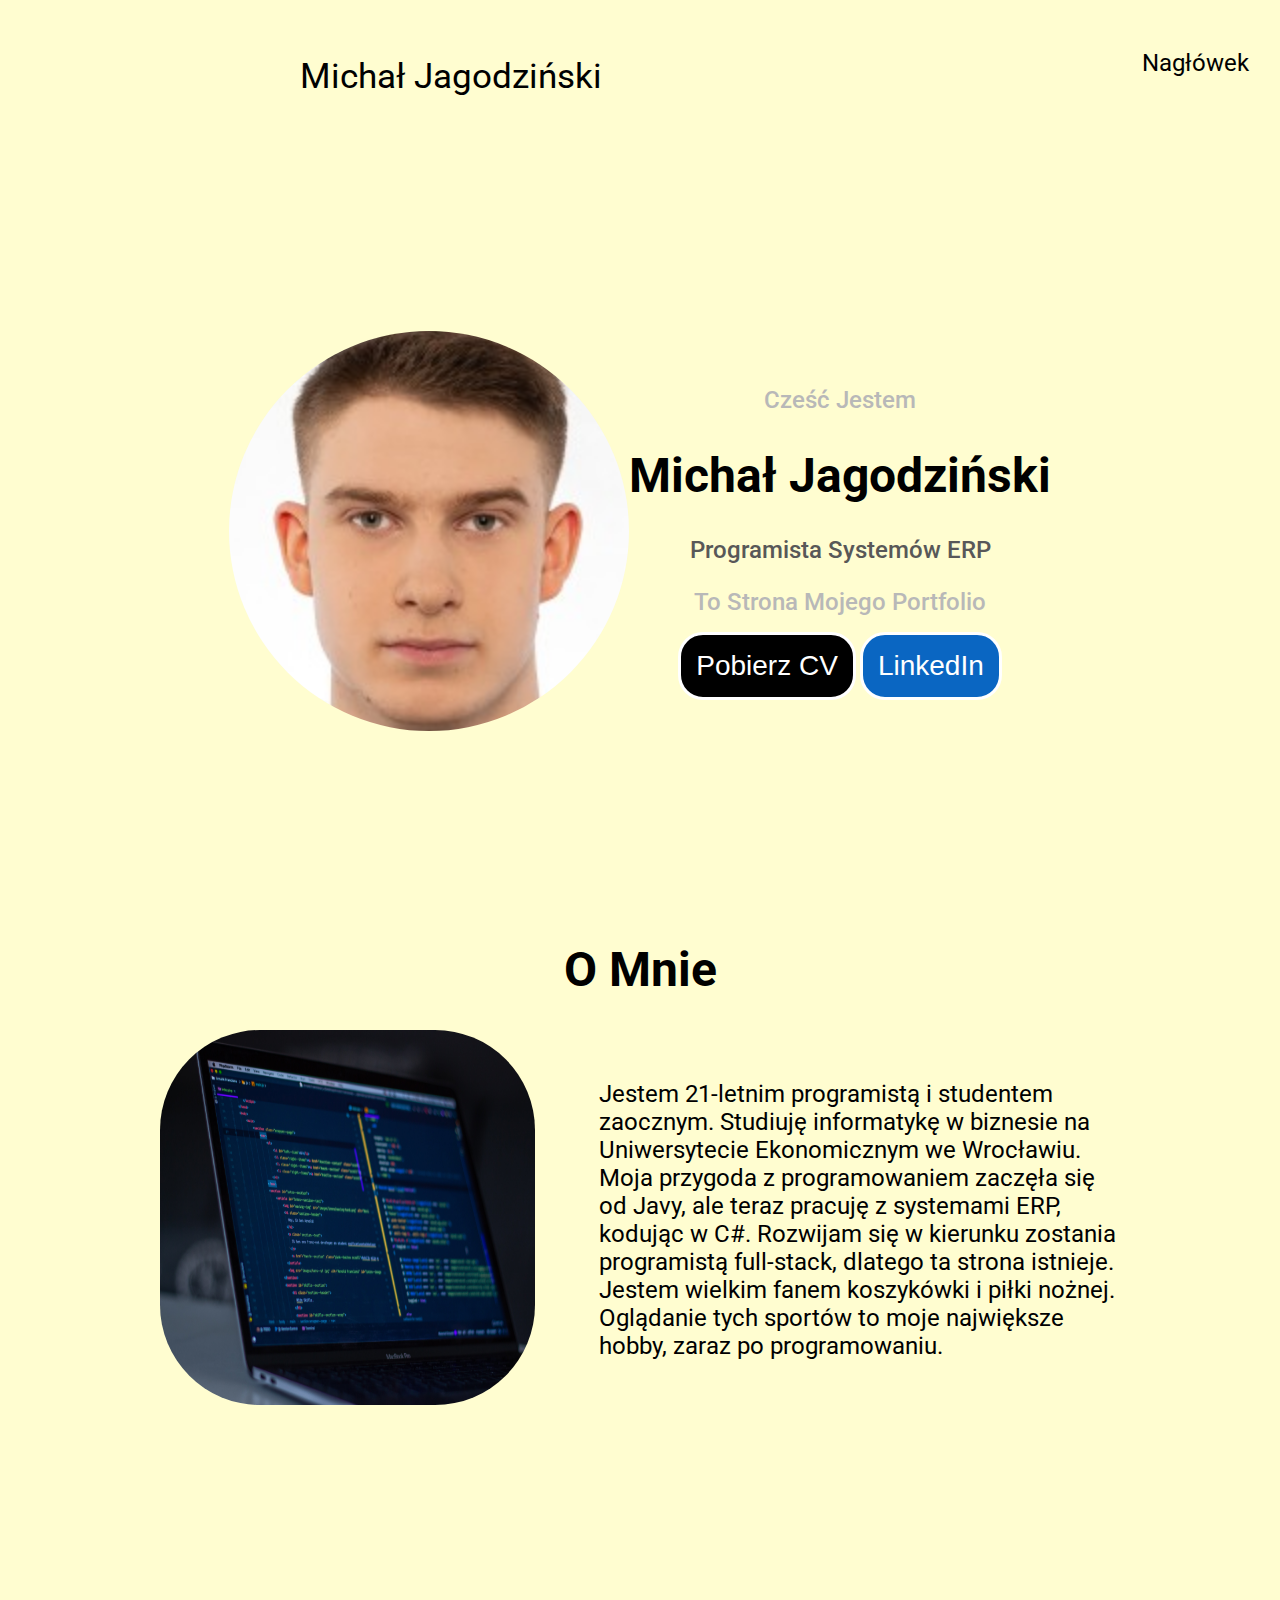
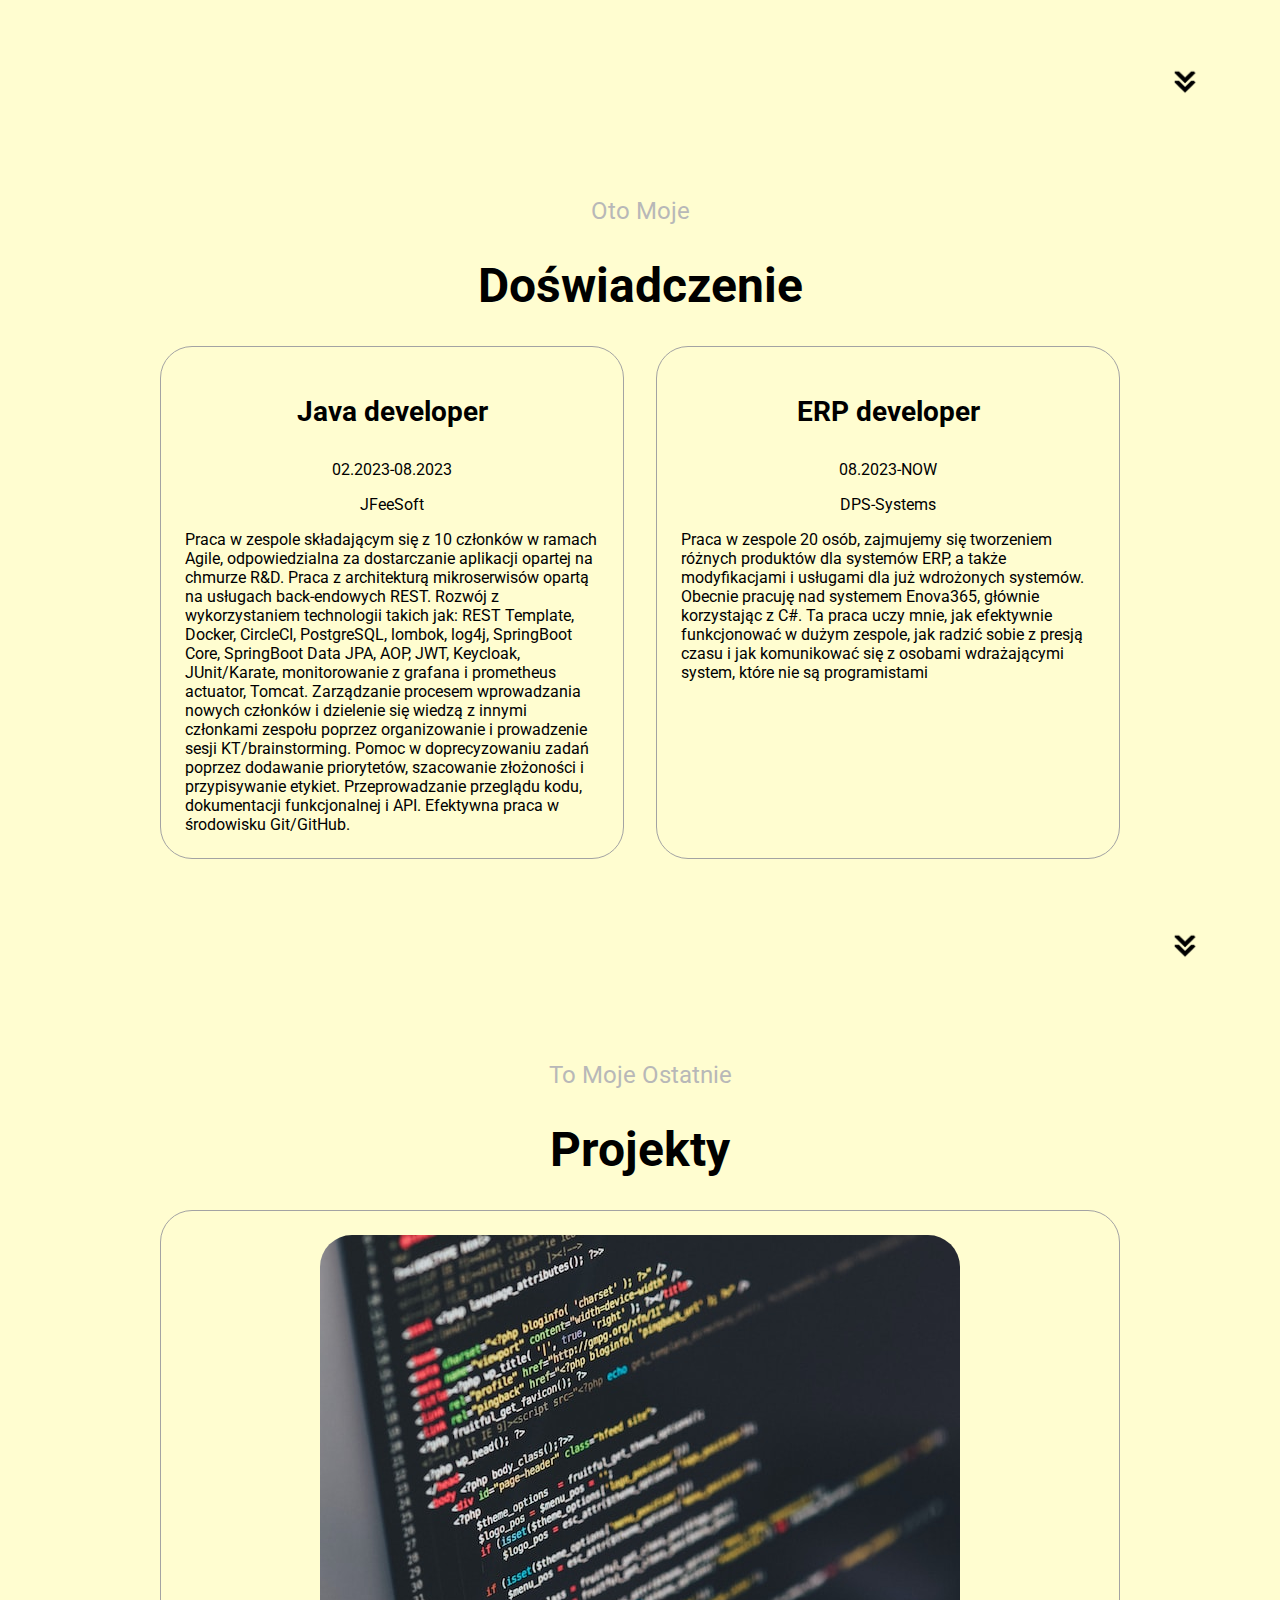
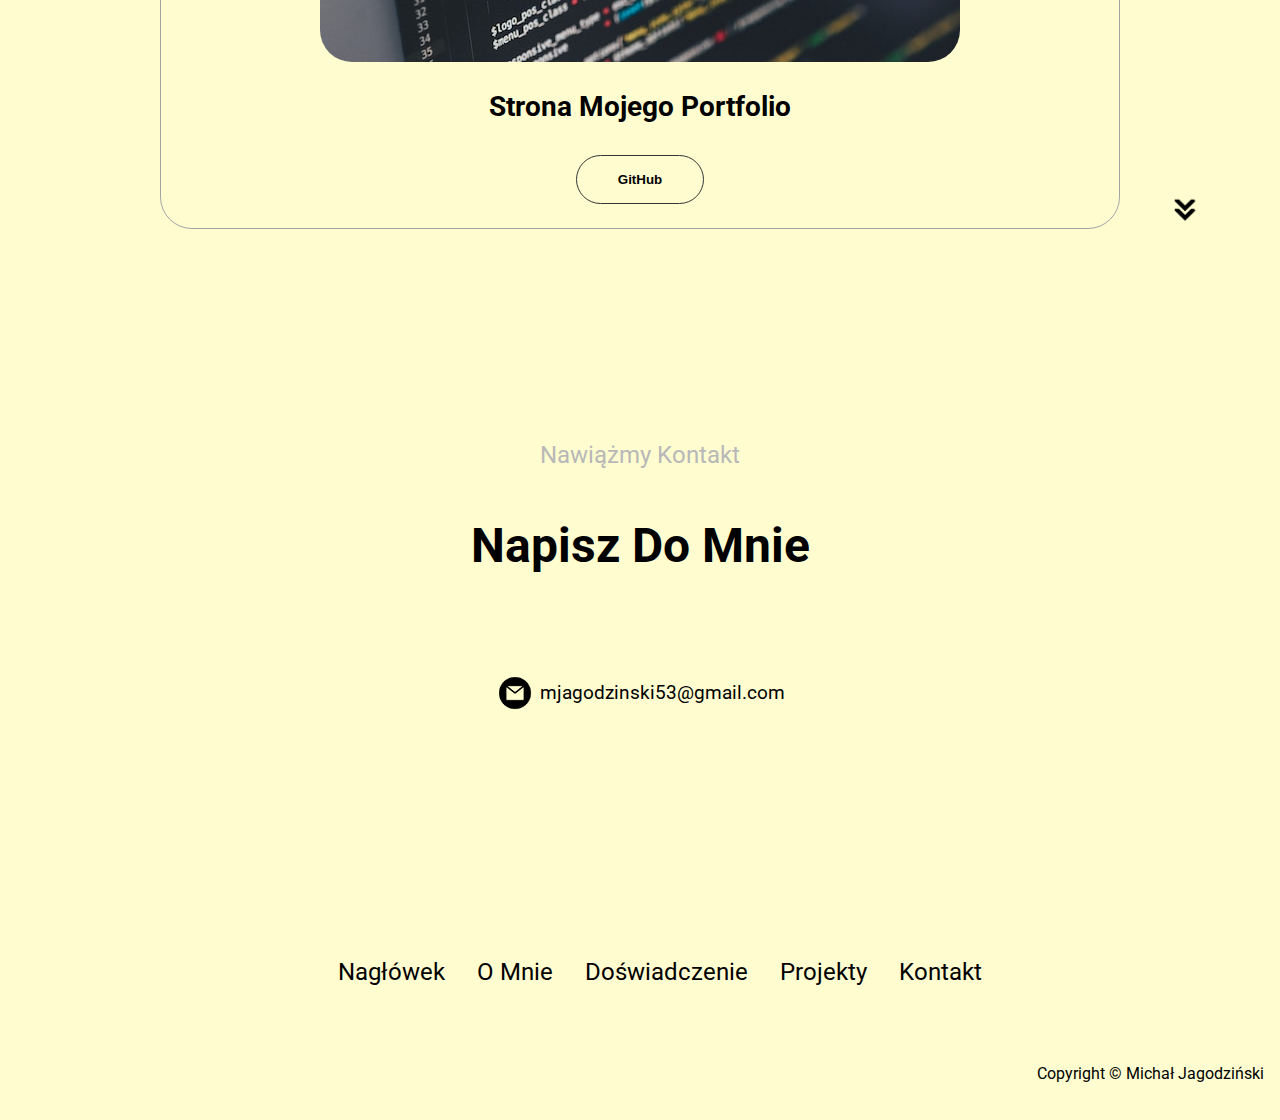
==== plindex.html @ c4afac21 "polish version" ====
<!DOCTYPE html>
<html>
  <head>
    <title>Moje Portfolio</title>
    <link rel="preconnect" href="https://fonts.googleapis.com" />
    <link rel="preconnect" href="https://fonts.gstatic.com" crossorigin />
    <link
      href="https://fonts.googleapis.com/css2?family=Roboto:wght@400;500;700&display=swap"
      rel="stylesheet"
    />
    <link rel="stylesheet" href="styles/header.css" />
    <link rel="stylesheet" href="styles/general.css" />
    <link rel="stylesheet" href="styles/sections.css" />
    <link rel="stylesheet" href="styles/mobile.css" />
    <link rel="stylesheet" href="/styles/mediaqueries.css" />
  </head>
  <body>
    <nav id="desktop-nav">
      <div class="left-section"><p>Michał Jagodziński</p></div>
      <div>
        <ul class="right-section">
          <li><a href="#desktop-nav">Nagłówek</a></li>
          <li><a href="#about-section">O Mnie</a></li>
          <li><a href="#experience-section">Doświadczenie</a></li>
          <li><a href="#projects-section">Projekty</a></li>
          <li><a href="#contact-section">Kontakt</a></li>
          <li><a href="plindex.html">EN</a></li>
        </ul>
      </div>
    </nav>

    <nav id="mobile-nav">
      <div class="left-section"><p>Michał Jagodziński</p></div>
      <div class="mobile-menu">
        <div class="hamburger-icon" onclick="toggleMenu()">
          <span></span>
          <span></span>
          <span></span>
        </div>
        <div class="menu-links">
          <li><a href="#hero-section" onclick="toggleMenu()">Nagłówek</a></li>
          <li><a href="#about-section" onclick="toggleMenu()">O Mnie</a></li>
          <li>
            <a href="#experience-section" onclick="toggleMenu()"
              >Doświadczenie</a
            >
          </li>
          <li>
            <a href="projects-section" onclick="toggleMenu()">Projekty</a>
          </li>
          <li><a href="contact-section" onclick="toggleMenu()">Kontakt</a></li>
        </div>
      </div>
    </nav>
    <section id="hero-section">
      <div class="hero-section-container">
        <div class="hero-section-photo-container">
          <img class="hero-section-photo" src="images/myphoto.jpeg" />
        </div>
        <div class="hero-section-text">
          <p class="p1">Cześć Jestem</p>
          <h1 class="tittle">Michał Jagodziński</h1>
          <p class="profession">Programista Systemów ERP</p>
          <p class="page">To Strona Mojego Portfolio</p>
          <div class="hero-section-buttons">
            <a href="CV.pdf" download
              ><button class="download-cv-button">Pobierz CV</button></a
            >
            <a
              href="https://www.linkedin.com/in/micha%C5%82-jagodzi%C5%84ski-50a179249/"
              target="_blank"
              ><button class="linkedin-button">LinkedIn</button></a
            >
          </div>
        </div>
      </div>
    </section>
    <section id="about-section">
      <h1 class="tittle">O Mnie</h1>
      <div class="about-section-container">
        <div class="about-section-photo-container">
          <img class="about-section-photo" src="images/coding.jpg" />
        </div>
        <div class="about-details-container">
          <div class="about-section-containers">
            <div class="about-section-text-container">
              <p>
                Jestem 21-letnim programistą i studentem zaocznym. Studiuję
                informatykę w biznesie na Uniwersytecie Ekonomicznym we
                Wrocławiu. Moja przygoda z programowaniem zaczęła się od Javy,
                ale teraz pracuję z systemami ERP, kodując w C#. Rozwijam się w
                kierunku zostania programistą full-stack, dlatego ta strona
                istnieje. Jestem wielkim fanem koszykówki i piłki nożnej.
                Oglądanie tych sportów to moje największe hobby, zaraz po
                programowaniu.
              </p>
            </div>
          </div>
        </div>
      </div>
      <img
        src="images/arrow.png"
        class="arrow-icon"
        onclick="location.href='./#experience-section'"
      />
    </section>
    <section id="experience-section">
      <p class="p1">Oto Moje</p>
      <h1 class="tittle">Doświadczenie</h1>
      <div class="experience-section-details-container">
        <div class="about-section-containers">
          <div class="details-container">
            <h2 class="experience-sub-tittle">Java developer</h2>
            <p>02.2023-08.2023</p>
            <p>JFeeSoft</p>
            <div class="article-container">
              <article>
                Praca w zespole składającym się z 10 członków w ramach Agile,
                odpowiedzialna za dostarczanie aplikacji opartej na chmurze R&D.
                Praca z architekturą mikroserwisów opartą na usługach
                back-endowych REST. Rozwój z wykorzystaniem technologii takich
                jak: REST Template, Docker, CircleCI, PostgreSQL, lombok, log4j,
                SpringBoot Core, SpringBoot Data JPA, AOP, JWT, Keycloak,
                JUnit/Karate, monitorowanie z grafana i prometheus actuator,
                Tomcat. Zarządzanie procesem wprowadzania nowych członków i
                dzielenie się wiedzą z innymi członkami zespołu poprzez
                organizowanie i prowadzenie sesji KT/brainstorming. Pomoc w
                doprecyzowaniu zadań poprzez dodawanie priorytetów, szacowanie
                złożoności i przypisywanie etykiet. Przeprowadzanie przeglądu
                kodu, dokumentacji funkcjonalnej i API. Efektywna praca w
                środowisku Git/GitHub.
              </article>
            </div>
          </div>
          <div class="details-container">
            <h2 class="experience-sub-tittle">ERP developer</h2>
            <p>08.2023-NOW</p>
            <p>DPS-Systems</p>
            <div class="article-container">
              <article>
                Praca w zespole 20 osób, zajmujemy się tworzeniem różnych
                produktów dla systemów ERP, a także modyfikacjami i usługami dla
                już wdrożonych systemów. Obecnie pracuję nad systemem Enova365,
                głównie korzystając z C#. Ta praca uczy mnie, jak efektywnie
                funkcjonować w dużym zespole, jak radzić sobie z presją czasu i
                jak komunikować się z osobami wdrażającymi system, które nie są
                programistami
              </article>
            </div>
          </div>
        </div>
      </div>
      <img
        src="images/arrow.png"
        class="arrow-icon"
        onclick="location.href='./#projects-section'"
      />
    </section>
    <section id="projects-section">
      <p class="p1">To Moje Ostatnie</p>
      <h1 class="tittle">Projekty</h1>
      <div class="experience-section-details-container">
        <div class="about-containers">
          <div class="details-container color-container">
            <div class=".article-container"></div>
            <img class="project-photo" src="images/project.jpg" />
            <h2 class="experience-sub-tittle project-tittle">
              Strona Mojego Portfolio
            </h2>
            <div class="button-container"></div>
            <button
              class="button-project"
              onclick="location.href='https://github.com/MichalJagodzinski/Portfolio-Page'"
            >
              GitHub
            </button>
          </div>
        </div>
      </div>
      <img
        src="images/arrow.png"
        class="arrow-icon"
        onclick="location.href='./#contact-section'"
      />
    </section>
    <section id="contact-section">
      <p class="p1">Nawiążmy Kontakt</p>
      <h1 class="tittle">Napisz Do Mnie</h1>
      <div class="contact-info-top-container">
        <div class="contact-info-container">
          <img class="icon contact-icon" src="images/email.png" />
          <p>
            <a href="mailto:mjagodzinski53@gmail.com"
              >mjagodzinski53@gmail.com</a
            >
          </p>
        </div>
      </div>
    </section>
    <footer>
      <nav>
        <div class="nav-links-container">
          <ul class="right-section">
            <li><a href="#desktop-nav">Nagłówek</a></li>
            <li><a href="#about-section">O Mnie</a></li>
            <li><a href="#experience-section">Doświadczenie</a></li>
            <li><a href="#projects-section">Projekty</a></li>
            <li><a href="#contact-section">Kontakt</a></li>
          </ul>
        </div>
      </nav>
      <p>Copyright &#169; Michał Jagodziński</p>
    </footer>
    <script defer src="script.js"></script>
  </body>
</html>
---- styles/header.css ----
.left-section {
  display: flex;
  font-size: 35px;
  margin-left: 300px;
  margin-right: 500px;
  align-items: center;
  white-space: nowrap;
  color: black;
}

.right-section {
  display: flex;
  gap: 2rem;
  list-style: none;
  font-size: 1.5rem;
}
a {
  color: black;
  text-decoration: none;
  text-decoration-color: white;
}

a:hover {
  text-decoration: underline;
  text-underline-offset: 0.5rem;
}
---- styles/general.css ----
body {
  background-color: rgb(255, 253, 208);
  font-family: Roboto, Arial;
  margin: 0;
  padding: 0;
}
html {
  scroll-behavior: smooth;
}

a,
.button {
  transition: all 300ms ease;
}

nav {
  display: flex;
  justify-content: space-around;
  align-items: center;
  height: 17vh;
}

section {
  padding-top: 4vh;
  height: 96vh;
  margin: 0 10rem;
  box-sizing: border-box;
  min-height: fit-content;
}
---- styles/sections.css ----
#hero-section {
  display: flex;
  justify-content: center;
  gap: 5rem;
  height: 80vh;
}
.hero-section-photo-container {
  display: flex;
  height: 400px;
  width: 400px;
  margin: auto 0;
}

.hero-section-photo {
  border-radius: 200px;
}
.hero-section-container {
  display: flex;
  grid-template-columns: 1fr 1fr;
}
.hero-section-text {
  align-self: center;
  text-align: center;
}

.hero-section-text p {
  font-weight: 500;
}

.p1 {
  color: rgb(184, 184, 184);
  text-align: center;
  font-size: 1.5rem;
  margin-bottom: 1rem;
}

.tittle {
  color: black;
  text-align: center;
  font-size: 3rem;
}

.profession {
  color: rgb(88, 88, 88);
  font-weight: 700;
  text-align: center;
  font-size: 1.5rem;
  margin-bottom: 1rem;
}

.page {
  color: rgb(184, 184, 184);
  text-align: center;
  font-size: 1.5rem;
  margin-bottom: 1rem;
}

.download-cv-button,
.linkedin-button {
  font-size: 28px;
  align-items: center;
  border: none;
  border-radius: 25px;
  cursor: pointer;
  padding: 15px;
  transition: background-color 0.3s, color 0.3s;
}

.download-cv-button {
  color: white;
  background-color: black;
  border: solid;
}

.linkedin-button {
  color: white;
  background-color: rgb(10, 102, 194);
  border: solid;
}

.download-cv-button:hover {
  color: black;
  background-color: white;
}

.linkedin-button:hover {
  color: rgb(10, 102, 194);
  background-color: white;
}

#about-section {
  position: relative;
}
.about-section-container {
  display: flex;
  gap: 4rem;
}
.about-section-containers {
  gap: 2rem;
}

.about-details-container {
  justify-content: center;
  flex-direction: column;
}
.details-container {
  padding: 1.5rem;
  flex: 1;
  background: rgb(255, 253, 208);
  border-radius: 2rem;
  border: rgb(53, 53, 53) 0.1rem solid;
  border-color: rgb(163, 163, 163);
  text-align: center;
}
.about-section-text-container {
  font-size: 1.5rem;
}
.about-section-containers,
.about-details-container {
  display: flex;
}
.about-section-photo {
  width: 375px;
  height: 375px;
  border-radius: 100px;
  margin: auto 0;
}

.arrow-icon {
  position: absolute;
  height: 30px;
  right: -5rem;
  bottom: 2.5rem;
  cursor: pointer;
}

#experience-section {
  position: relative;
}
.experience-sub-tittle {
  font-weight: 700;
  font-size: 1.75rem;
  margin-bottom: 2rem;
}

.experience-section-details-container {
  display: flex;
  justify-content: center;
  flex-direction: column;
}

.article-container {
  display: flex;
  text-align: initial;
  flex-wrap: wrap;
  flex-direction: row;
  gap: 2.5rem;
  justify-content: space-around;
}

#projects-section {
  position: relative;
}

.button-container {
  display: flex;
  justify-content: center;
  gap: 1rem;
}

.button-project {
  gap: 1rem;
  font-weight: 600;
  transition: all 300ms ease;
  padding: 1rem;
  width: 8rem;
  border-radius: 2rem;
  border: rgb(53, 53, 53) 0.1rem solid;
  color: black;
  background: none;
  cursor: pointer;
}

.button-projects:hover {
  background: rgb(53, 53, 53);
  color: white;
  border: rgb(255, 255, 255) 0.1rem solid;
}

.project-photo {
  border-radius: 2rem;
}

.project-title {
  margin: 1rem;
}

#contact-section {
  display: flex;
  justify-content: center;
  flex-direction: column;
  height: 70vh;
}

.contact-info-top-container {
  display: flex;
  justify-content: center;
  background: (250, 250, 250);
  margin: 2rem auto;
  padding: 0.5rem;
}

.contact-info-container {
  display: flex;
  align-items: center;
  justify-content: center;
  gap: 0.3rem;
  margin: 1rem;
}

.contact-info-container p {
  font-size: larger;
}

.contact-icon {
  height: 2.5rem;
}

footer {
  height: 25vh;
  margin: 0 1rem;
}

footer p {
  text-align: right;
}
---- styles/mobile.css ----
#mobile-nav {
  display: none;
}

.mobile-menu {
  position: relative;
  display: inline-block;
}

.hamburger-icon {
  display: flex;
  flex-direction: column;
  justify-content: space-between;
  height: 24px;
  width: 30px;
  cursor: pointer;
}

.hamburger-icon span {
  width: 100%;
  height: 2px;
  background-color: black;
  transition: all 300ms ease-in-out;
}

.menu-links {
  position: absolute;
  top: 100%;
  right: 0;
  width: fit-content;
  max-height: 0;
  overflow: hidden;
  transition: all 300ms ease-in-out;
}

.menu-links a {
  display: block;
  padding: 10px;
  text-align: center;
  font-size: 1.5rem;
  color: black;
  text-decoration: none;
  transition: all 300ms ease-in-out;
}

.menu-links li {
  list-style: none;
}

.menu-links.open {
  max-height: 300px;
}

.hamburger-icon.open span:first-child {
  transform: rotate(45 deg) translate(10px, 5px);
}

.hamburger-icon.open span:nth-child(2) {
  opacity: 0;
}

.hamburger-icon.open span:last-child {
  transform: rotate(-45 deg) translate(10px, -5px);
}

.hamburger-icon span:first-child {
  transform: none;
}
.hamburger-icon span:first-child {
  opacity: 1;
}
.hamburger-icon span:first-child {
  transform: none;
}
---- styles/mediaqueries.css ----
@media screen and (max-width: 1200px) {
  #desktop-nav {
    display: none;
  }

  #mobile-nav {
    display: flex;
  }
}
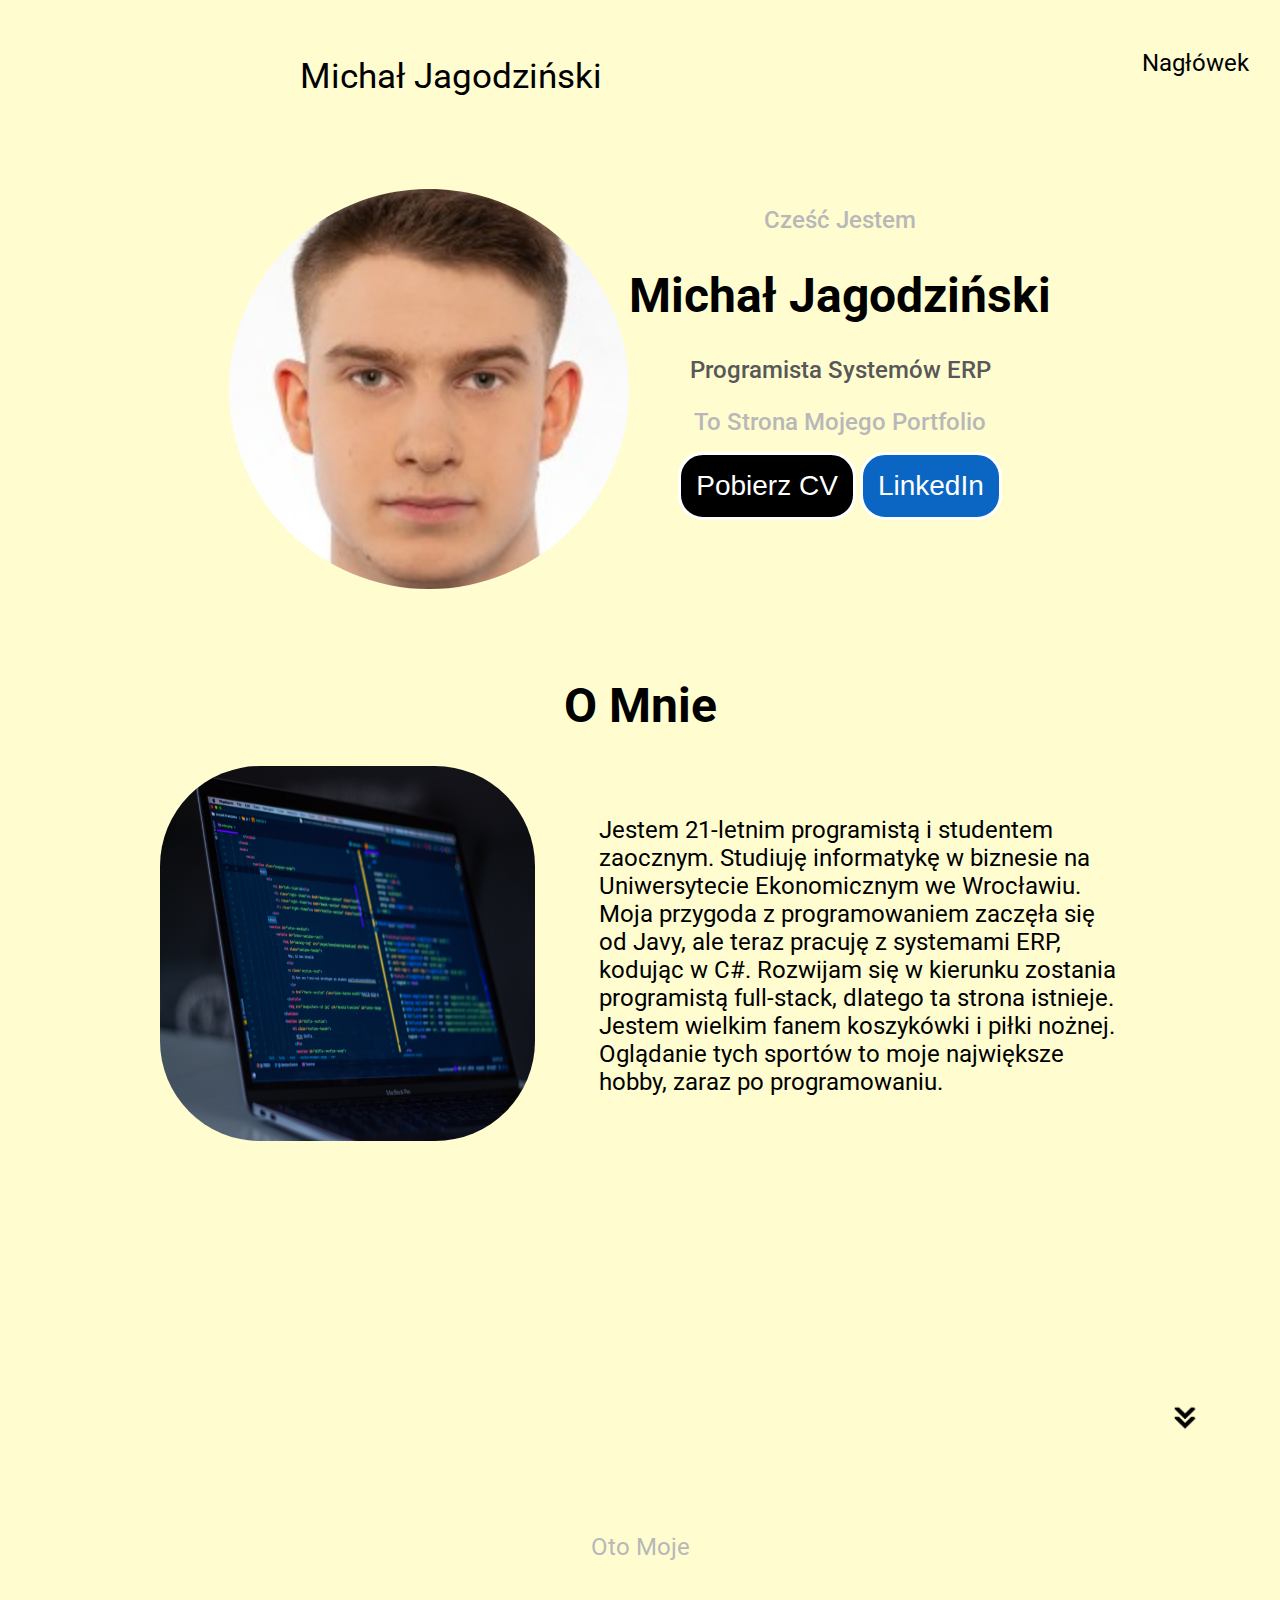
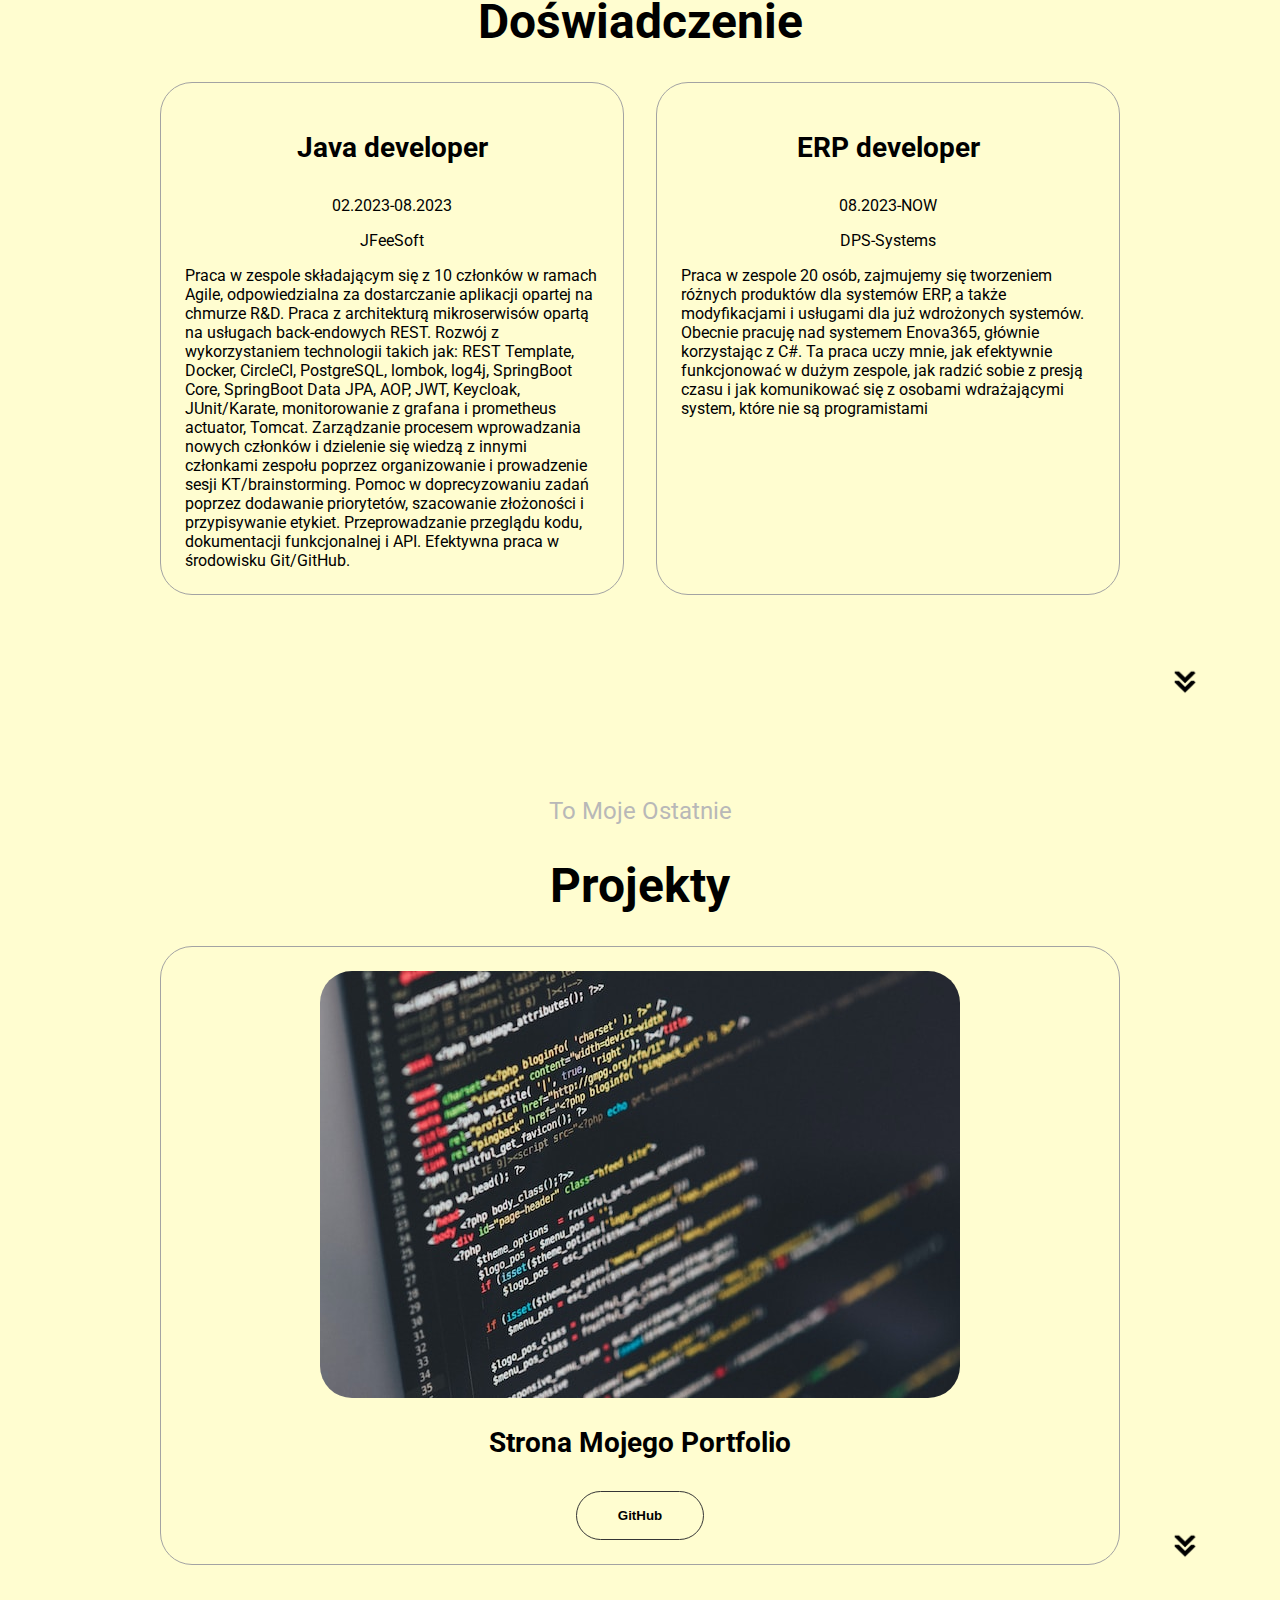
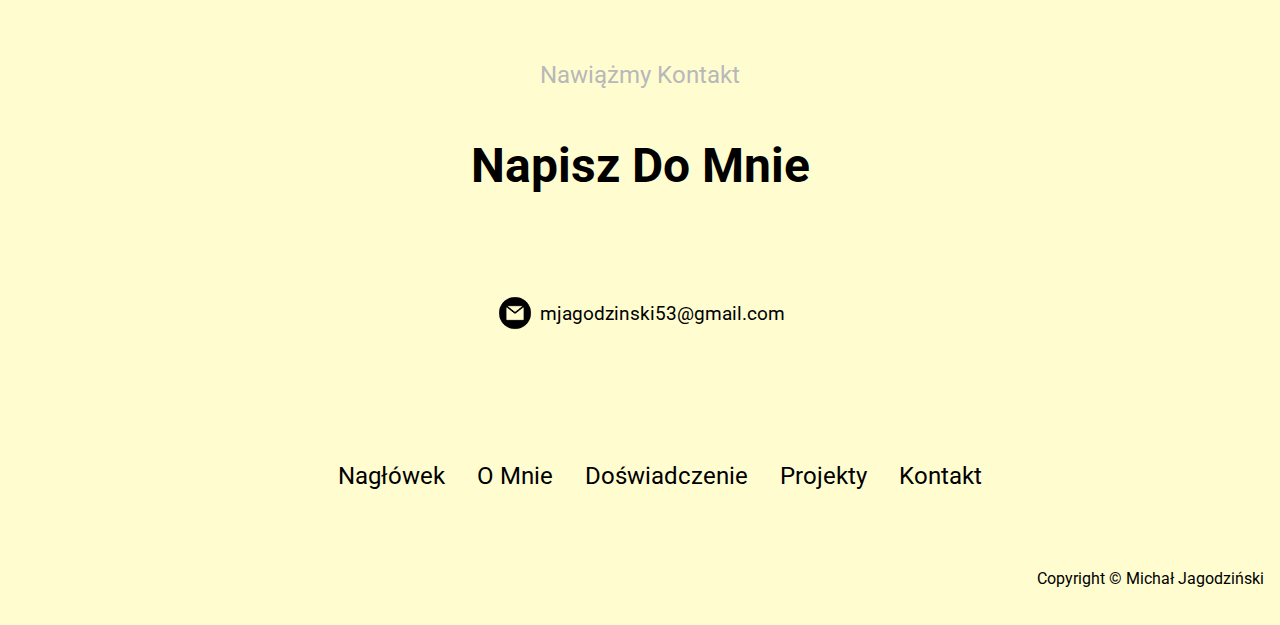
==== commit bce0a5e2: "#1 responsive design" ====
--- a/plindex.html
+++ b/plindex.html
@@ -24,7 +24,7 @@
           <li><a href="#experience-section">Doświadczenie</a></li>
           <li><a href="#projects-section">Projekty</a></li>
           <li><a href="#contact-section">Kontakt</a></li>
-          <li><a href="plindex.html">EN</a></li>
+          <li><a href="index.html">EN</a></li>
         </ul>
       </div>
     </nav>
@@ -49,6 +49,7 @@
             <a href="projects-section" onclick="toggleMenu()">Projekty</a>
           </li>
           <li><a href="contact-section" onclick="toggleMenu()">Kontakt</a></li>
+          <li><a href="index.html" onclick="toggleMenu()">EN</a></li>
         </div>
       </div>
     </nav>
--- a/styles/mediaqueries.css
+++ b/styles/mediaqueries.css
@@ -1,3 +1,17 @@
+@media screen and (max-width: 1400px) {
+  #hero-section {
+    height: 40vh;
+    margin-bottom: 6rem;
+  }
+  .about-section-containers {
+    flex-wrap: wrap;
+  }
+
+  #contact-section {
+    height: 30vh;
+  }
+}
+
 @media screen and (max-width: 1200px) {
   #desktop-nav {
     display: none;
@@ -6,4 +20,93 @@
   #mobile-nav {
     display: flex;
   }
+
+  #experience-section,
+  .experience-section-details-container {
+    margin-top: 2rem;
+  }
+  #hero-section,
+  hero-section-container {
+    display: block;
+  }
+  .arrow-icon {
+    display: none;
+  }
+
+  section,
+  .hero-section-container {
+    height: fit-content;
+  }
+
+  section {
+    margin: 0 5%;
+  }
+
+  .hero-section-photo-container {
+    width: 275px;
+    height: 275px;
+    margin: 0 auto 2rem;
+  }
+
+  .about-section-containers {
+    margin-top: 0;
+  }
 }
+
+@media screen and (max-width: 600px) {
+  #contact-section,
+  footer {
+    height: 40vh;
+  }
+  #hero-section {
+    height: 43vh;
+    margin-bottom: 0;
+  }
+
+  article {
+    font-size: 1rem;
+  }
+
+  footer,
+  nav {
+    height: fit-content;
+    margin-bottom: 2rem;
+  }
+
+  .about-section-containers,
+  .contact-section-top-container,
+  .button-container {
+    flex-wrap: wrap;
+  }
+
+  .contact-info-container {
+    margin: 0;
+  }
+
+  .contact-info-container,
+  p,
+  .right-section li,
+  a {
+    font-size: 1rem;
+  }
+
+  .experience-sub-tittle {
+    font-size: 1.25rem;
+  }
+
+  .left-section {
+    font-size: 1.5rem;
+  }
+
+  .right-section {
+    flex-direction: column;
+    gap: 0.5rem;
+    text-align: center;
+  }
+
+  .hero-section-photo-container {
+    width: auto;
+    height: 46vh;
+    justify-content: center;
+  }
+}
